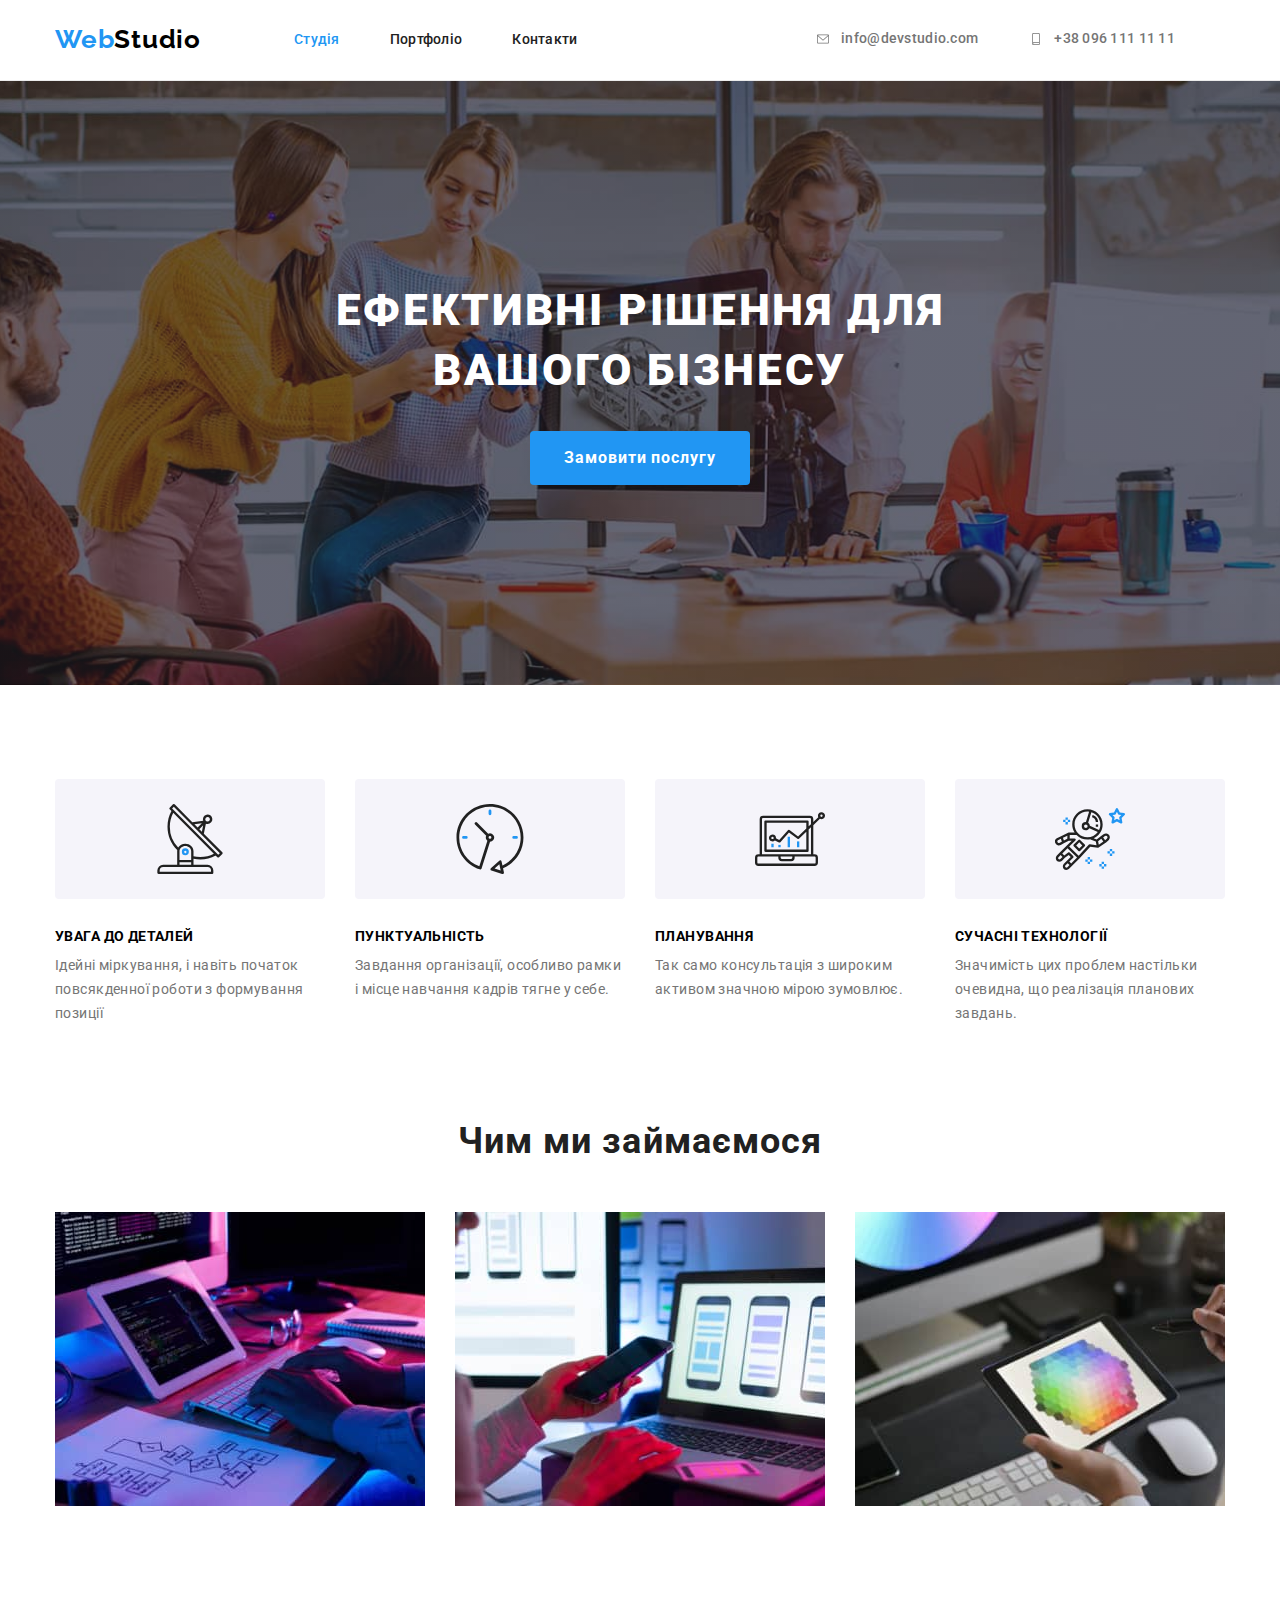
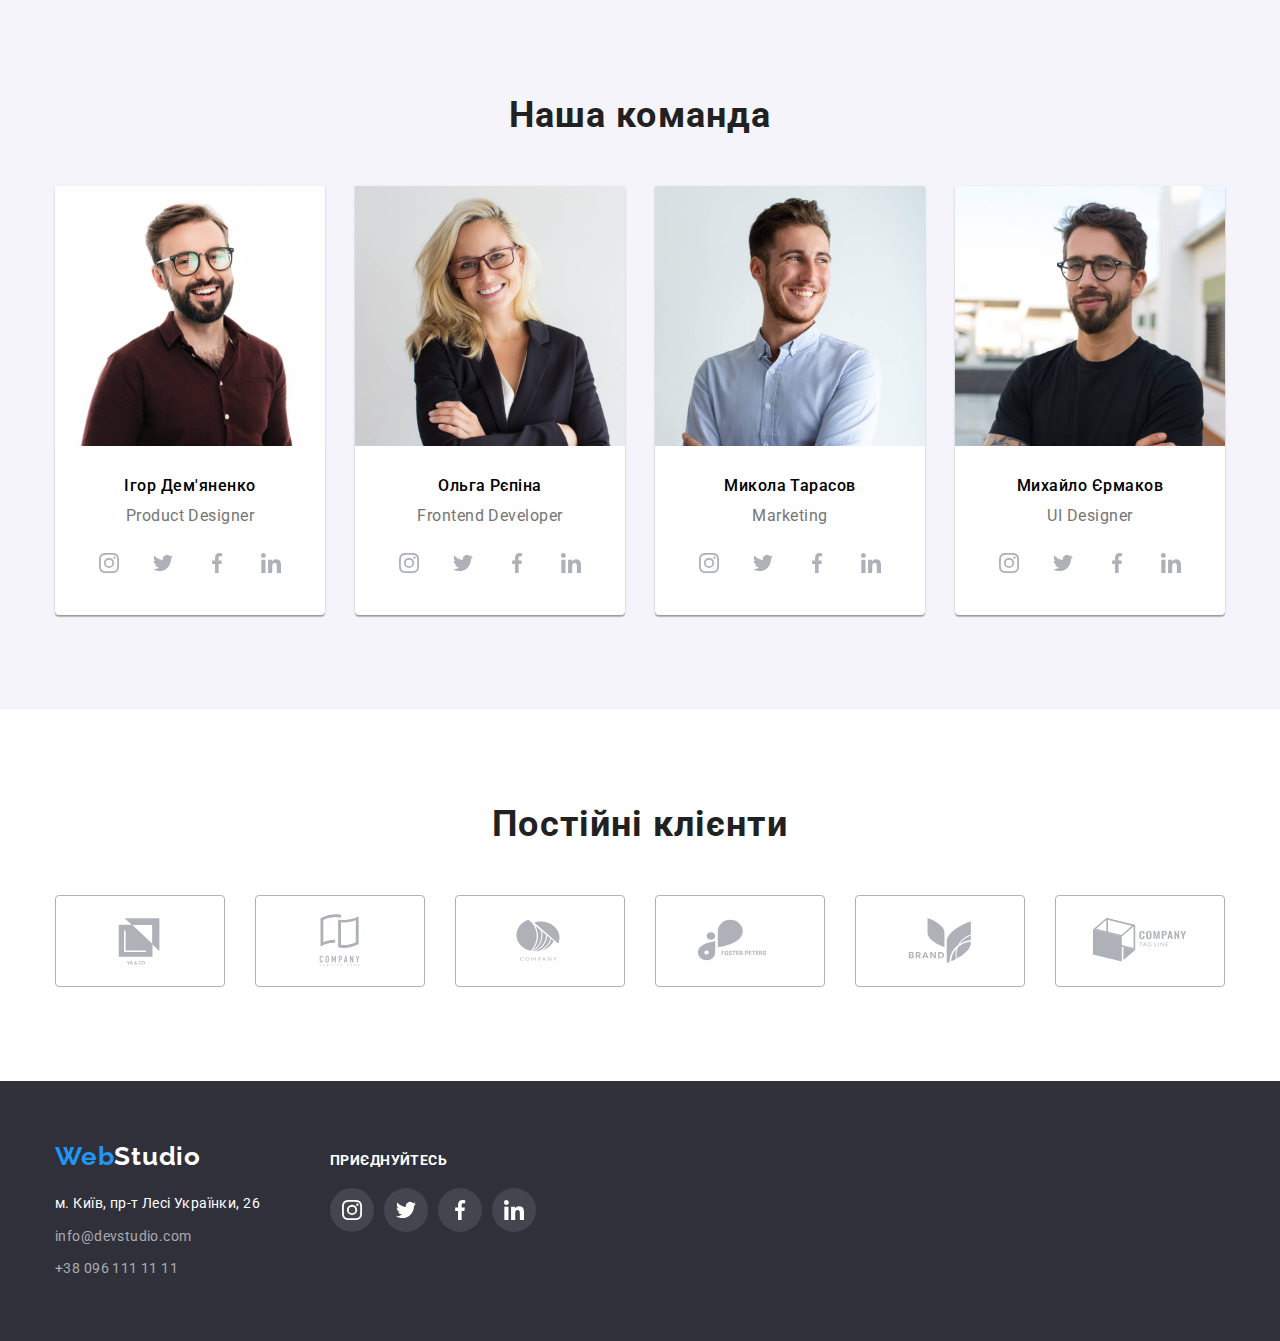
==== index.html @ d66eacdd "Transition is set for all hover/focus elements" ====
<!DOCTYPE html>
<html lang="uk">
<head>
    <meta charset="UTF-8">
    <meta http-equiv="X-UA-Compatible" content="IE=edge">
    <meta name="viewport" content="width=device-width, initial-scale=1.0">
    <title>Студія</title>
    <link rel="stylesheet" href="<link rel="preconnect" href="https://fonts.googleapis.com">
    <link href="https://fonts.googleapis.com/css2?family=Raleway:wght@400;700&family=Roboto:wght@400;500;700;900&display=swap"rel="stylesheet">
    <link rel="stylesheet" href="https://cdn.jsdelivr.net/npm/modern-normalize@1.1.0/modern-normalize.min.css">
    <link rel="stylesheet" href="./css/styles.css">
</head>
<body>
    <header class="main-header">
        <div class="container navigation">
            <nav class="navigation">
                <a href="./index.html" class="logo"><span style="color:#2196F3">Web</span><span
                        style="color:#000000">Studio</span></a>
                <ul class="menu">
                    <li class="menu-item"><a href="./index.html" class="menu-link current">Студія</a></li>
                    <li class="menu-item"><a href="./portfolio.html" class="menu-link">Портфоліо</a></li>
                    <li class="menu-item"><a href="#" class="menu-link">Контакти</a></li>
                </ul>
            </nav>
            <ul class="email-phone">
                <li class="contact-us">
                    <a href="mailto:info@devstudio.com" class="contacts email"><svg width="16" height="12" class="contacts-icon">
                        <use href="./images/icons.svg#icon-envelope"></use>
                    </svg>info@devstudio.com</a>
                </li>
                
                <li class="contact-us"><a href="tel:+380961111111" class="contacts phone">
                    <svg width="16" height="12"
                    class="contacts-icon">
                    <use href="./images/icons.svg#icon-smartphone"></use></svg>+38 096 111 11 11</a></li>
                    
            </ul>
        </div>
    </header>
    <main>
        <section class="hero overlay">
            <div class="container">
                <h1 class="hero-text">Ефективні рішення для вашого бізнесу</h1>
                <button type="button" class="modal-button">Замовити послугу</button>
            </div>
        </section>
        <section class="special">
            <div class="container">
                <h2 class="features" hidden>Особливості</h2>
                    <ul class="titles">
                        <li class="titles-list">
                            <div class="icons-bg-settings">
                                <svg width="70" height="70"class="svg">
                                <use href="./images/icons.svg#icon-antenna"></use>
                                </svg>
                            </div>
                            <h3 class="title">увага до деталей</h3>
                            <p class="title-text">Ідейні міркування, і навіть початок повсякденної роботи з формування позиції</p>
                        </li>
                        <li class="titles-list">
                            <div class="icons-bg-settings">
                                <svg width="70" height="70">
                                <use href="./images/icons.svg#icon-clock"></use>
                                </svg>
                            </div>
                            <h3 class="title">пунктуальність</h3>
                            <p class="title-text">Завдання організації, особливо рамки і місце навчання кадрів тягне у себе.</p>
                        </li>
                        <li class="titles-list">
                            <div class="icons-bg-settings">
                                <svg width="70" height="70">
                                <use href="./images/icons.svg#icon-diagram"></use>
                                </svg>
                            </div>
                            <h3 class="title">планування</h3>
                            <p class="title-text">Так само консультація з широким активом значною мірою зумовлює.</p>
                        </li>
                        <li class="titles-list">
                            <div class="icons-bg-settings">
                                <svg width="70" height="70">
                                <use href="./images/icons.svg#icon-astronaut"></use>
                            </svg>
                            </div>
                            <h3 class="title">сучасні технології</h3>
                            <p class="title-text">Значимість цих проблем настільки очевидна, що реалізація планових завдань.</p>
                        </li>
                    </ul>
                </div>
        </section>
        <section class="works section">
            <div class="container">            
                <h2 class="skills">Чим ми займаємося</h2>
                    <ul class="images">
                        <li>
                            <img src="./images/index.photos/1-laptop-with-hands-on-it.jpg" alt="руки на лептопі" width="370">
                        </li>
                        <li>
                            <img src="./images/index.photos/2-hand-on-laptop-hand-with-mobile.jpg" alt="одна рука на лептопі, в іншій - смартфон" width="370">
                        </li>
                        <li>
                            <img src="./images/index.photos/3-tablet-in-hands.jpg" alt="в руках планшет" width="370">
                        </li>
                    </ul>
            </div>
        </section>
<!--1. Чому для цієї секції не використовують теги figure і figcaption, якщо візуально - це і є фото з підписами
    і результат у верстці майже однаковий, що через теги h3 і р, що через теги figure і figcaption-->
        <section class="team section">
            <div class="container">
                <h2 class="team-label">Наша команда</h2>
                    <ul class="team-list">
                        <li class="team-card"><img src="./images/index.photos/1-igor-product-designer.jpg" alt="ігор Дем'яненко - продакт дизайнер" width="270" class="image">
                            <h3 class="team-member">Ігор Дем'яненко</h3>
                                <p class="team-profession" lang="en">Product Designer</p>
                                <ul class="social-flex">
                                    <li>
                                        <a class="social-link" href="#"><svg width="20" height="20" class="social-item">
                                        <use href="./images/icons.svg#icon-instagram"></use>
                                        </svg>
                                        </a>
                                    </li>
                                    <li>
                                        <a class="social-link" href="#"><svg width="20" height="20" class="social-item">
                                        <use href="./images/icons.svg#icon-twitter"></use>
                                        </svg>
                                        </a>
                                    </li>
                                    <li>
                                        <a class="social-link" href="#"><svg width="20" height="20" class="social-item">
                                        <use href="./images/icons.svg#icon-facebook"></use>
                                        </svg>
                                        </a>
                                    </li>
                                    <li>
                                        <a class="social-link" href="#"><svg width="20" height="20" class="social-item">
                                        <use href="./images/icons.svg#icon-linkedin"></use>
                                        </svg>
                                        </a>
                                    </li>
                                </ul>
                        </li>
                        <li class="team-card">            
                            <img src="./images/index.photos/2-olha-frontend-developer.jpg" alt="ольга рєпіна - фронтенд девелопер" width="270" class="image">
                                <h3 class="team-member">Ольга Рєпіна</h3>
                                    <p class="team-profession" lang="en">Frontend Developer</p>
                                <ul class="social-flex">
                                    <li>
                                        <a class="social-link" href="#"><svg width="20" height="20" class="social-item">
                                                <use href="./images/icons.svg#icon-instagram"></use>
                                            </svg>
                                        </a>
                                    </li>
                                    <li>
                                        <a class="social-link" href="#"><svg width="20" height="20" class="social-item">
                                                <use href="./images/icons.svg#icon-twitter"></use>
                                            </svg>
                                        </a>
                                    </li>
                                    <li>
                                        <a class="social-link" href="#"><svg width="20" height="20" class="social-item">
                                                <use href="./images/icons.svg#icon-facebook"></use>
                                            </svg>
                                        </a>
                                    </li>
                                    <li>
                                        <a class="social-link" href="#"><svg width="20" height="20" class="social-item">
                                                <use href="./images/icons.svg#icon-linkedin"></use>
                                            </svg>
                                        </a>
                                    </li>
                                </ul>
                        </li>
                        <li class="team-card">
                            <img src="./images/index.photos/3-mykola-marketing.jpg" alt="микола тарасов - маркетинг" width="270"class="image">
                                <h3 class="team-member">Микола Тарасов</h3>
                                    <p class="team-profession" lang="en">Marketing</p>
                                <ul class="social-flex">
                                    <li>
                                        <a class="social-link" href="#"><svg width="20" height="20" class="social-item">
                                                <use href="./images/icons.svg#icon-instagram"></use>
                                            </svg>
                                        </a>
                                    </li>
                                    <li>
                                        <a class="social-link" href="#"><svg width="20" height="20" class="social-item">
                                                <use href="./images/icons.svg#icon-twitter"></use>
                                            </svg>
                                        </a>
                                    </li>
                                    <li>
                                        <a class="social-link" href="#"><svg width="20" height="20" class="social-item">
                                                <use href="./images/icons.svg#icon-facebook"></use>
                                            </svg>
                                        </a>
                                    </li>
                                    <li>
                                        <a class="social-link" href="#"><svg width="20" height="20" class="social-item">
                                                <use href="./images/icons.svg#icon-linkedin"></use>
                                            </svg>
                                        </a>
                                    </li>
                                </ul>
                        </li>
                        <li class="team-card">
                            <img src="./images/index.photos/4-mykhailo-ui-designer.jpg" alt="михайло єрмаков - юай дизайнер" width="270" class="image">
                                <h3 class="team-member">Михайло Єрмаков</h3>
                                    <p class="team-profession" lang="en">UI Designer</p>
                                <ul class="social-flex">
                                    <li>
                                        <a class="social-link" href="#"><svg width="20" height="20" class="social-item">
                                                <use href="./images/icons.svg#icon-instagram"></use>
                                            </svg>
                                        </a>
                                    </li>
                                    <li>
                                        <a class="social-link" href="#"><svg width="20" height="20" class="social-item">
                                                <use href="./images/icons.svg#icon-twitter"></use>
                                            </svg>
                                        </a>
                                    </li>
                                    <li>
                                        <a class="social-link" href="#"><svg width="20" height="20" class="social-item">
                                                <use href="./images/icons.svg#icon-facebook"></use>
                                            </svg>
                                        </a>
                                    </li>
                                    <li>
                                        <a class="social-link" href="#"><svg width="20" height="20" class="social-item">
                                                <use href="./images/icons.svg#icon-linkedin"></use>
                                            </svg>
                                        </a>
                                    </li>
                                </ul>
                        </li>
                    </ul>
            </div>
        </section>
        <section class="clients section">
            <div class="container">
                <h2 class="clients-label">Постійні клієнти</h2>
                <ul class="clients-logos">
                    <li>
                        <a class="logos-bg"href="#">
                        <svg width="106" height="60" class="logo-item">
                        <use href="./images/icons.svg#icon-ya-and-go"></use>
                        </svg>
                        </a>
                    </li>
               
                    <li>
                        <a class="logos-bg"href="#"><svg width="106" height="60" class="logo-item">
                        <use href="./images/icons.svg#icon-tagline-here"></use>
                        </svg>
                        </a>
                    </li>
                    <li>
                        <a class="logos-bg" href="#">
                            <svg width="106" height="60" class="logo-item">
                                <use href="./images/icons.svg#icon-company"></use>
                            </svg>
                        </a>
                    </li>
                    
                    <li>
                        <a class="logos-bg" href="#"><svg width="106" height="60" class="logo-item">
                                <use href="./images/icons.svg#icon-foster-peters"></use>
                            </svg>
                        </a>
                    </li>
                    <li>
                        <a class="logos-bg" href="#">
                            <svg width="106" height="60" class="logo-item">
                                <use href="./images/icons.svg#icon-brand"></use>
                            </svg>
                        </a>
                    </li>
                    
                    <li>
                        <a class="logos-bg" href="#"><svg width="106" height="60" class="logo-item">
                                <use href="./images/icons.svg#icon-tag-line"></use>
                            </svg>
                        </a>
                    </li>
                </ul>
            </div>

        </section>
    </main>
    
    <footer>
        <div class="container footer-split">
            <div class="footer-left">
            <a class="logo" href="./index.html"><span style="color:#2196F3">Web</span><span
                    style="color:#fff">Studio</span></a>
            <address>
                <ul class="adresses">
                    <li class="contacts-list"><a class="post-address" href="https://goo.gl/maps/WdfcjGJZY2KQYh5QA" target="_blank">м. Київ, пр-т
                            Лесі Українки, 26</a></li>
    
                    <li class="contacts-list"><a class="contacts-footer" href="mailto:info@devstudio.com">info@devstudio.com</a></li>
    
                    <li class="contacts-list"><a class="contacts-footer" href="tel:+380961111111">+38 096 111 11 11</a></li>
                </ul>
            </address>
            </div>
            <div class="footer-right">
                <p class="footer-social-cta">приєднуйтесь</p>
                <ul class="footer-socials">
                  
                    <li><a class="footer-social-link" href="#"><svg class="footer-social-item" width="20"height="20">
                        <use href="./images/icons.svg#icon-instagram"></use>
                    </svg>
                    </a>
                    </li>
                    
                    <li><a class="footer-social-link" href="#"><svg class="footer-social-item" width="20" height="20">
                                <use href="./images/icons.svg#icon-twitter"></use>
                            </svg>
                        </a>
                    </li>
                    
                    <li><a class="footer-social-link" href="#"><svg class="footer-social-item" width="20" height="20">
                                <use href="./images/icons.svg#icon-facebook"></use>
                            </svg>
                        </a>
                    </li>
            
                    <li><a class="footer-social-link" href="#"><svg class="footer-social-item" width="20" height="20">
                                <use href="./images/icons.svg#icon-linkedin"></use>
                            </svg>
                        </a>
                    </li>
                </ul>
            </div>
        </div>
    </footer>
</body>
</html>
---- css/styles.css ----
:root{
    --main-text-color: #757575;
    --title-text-color: #212121;
    --second-text-color:#ffffff;
    --accent-color: #2196F3;
    --bcg-color: #FFFFFF;
    --bcgsecond-color: #F5F4FA;
    --bcgthird: #2F303A; 
    --icon-color:#AFB1B8; 
}
    
body{
    font-family: 'Roboto',sans-serif;
    text-decoration: none;
    }
.logo{
    font-family: 'Raleway';
    font-weight: 700;
    font-size: 26px;
    line-height: 1.19;
    letter-spacing: 0.03em;
    text-decoration: none;
}
.logo:hover,
.logo:focus{
    color:var(--accent-color)
}
a {
    text-decoration: none;
}
img{
    display: block;
    max-width: 100%;
    height: auto;
}
h1,h2,h3, p {
    margin-top: 0;
    margin-bottom: 0;
}
ul {
    list-style: none;
    padding-left: 0;
    margin-top: 0;
    margin-bottom: 0;
}
 /*HEADER*/
 .container{
   width: 1200px;
   padding-left: 15px;
   padding-right: 15px;
   margin-left: auto;
   margin-right: auto;
   }

 .main-header{
    padding-top: 24px;
    padding-bottom: 25px;
    margin-left: auto;
    margin-right: auto;
    border-bottom: 1px solid #ECECEC;
}
.navigation {
    display: flex;
    align-items: center;  
}
.logo {
    margin-right: 93px;
}
.menu{
    display: flex;
    column-gap: 50px;
}
.menu-link{
    font-weight: 500;
    font-size: 14px;
    line-height: 1.14;
    letter-spacing: 0.02em;
    color: var(--title-text-color);
}
.menu-link:hover,
.menu-link:focus{
    color: var(--accent-color);
}
.menu .current{
    color:var(--accent-color);
}
.email-phone {
    display: flex;
    justify-content: center;
    align-items: center;
    margin-left: auto;
}
.contact-us{
    margin-right:50px;
   }
.email-phone .contacts {
    color: var(--main-text-color);
    font-size: 14px;
    font-weight: 500;
    line-height: 1.14; 
    letter-spacing: 0.02em;
}
.email-phone .contacts:hover,
.email-phone .contacts:focus {
    color: var(--accent-color);
}
.contacts-icon{
    fill: var(--main-text-color);
}
.contacts{
    display: flex;
    justify-content: center;
    align-items: center;
    gap: 10px;
}
.contacts:hover .contacts-icon,
.contacts:focus .contacts-icon{
    fill: var(--accent-color);
}

    /* HERO */

.hero {
   padding-top: 200px;
   padding-bottom: 200px;
}
.overlay{
    max-width: 1600px;
    margin-left: auto;
    margin-right: auto;
    background-color: #C4C4C4;
    background-image:linear-gradient(rgba(47, 48, 58, 0.4), rgba(47, 48, 58, 0.4)),url(../images/index.photos/hero-bcg.jpg);
    background-position: center;
    background-repeat: no-repeat;
    background-size: cover;
}
.hero-text{
    width:60%;
    margin: 0 auto 30px;
    font-weight: 900;
    font-size: 44px;
    line-height: 1.36;
    letter-spacing: 0.06em;
    text-transform: uppercase;
    text-align: center;
    color:var(--second-text-color);
}
.modal-button{
    display: block;
    padding: 10px 32px;
    border-radius: 4px;
    margin-left: auto;
    margin-right: auto;
    min-width: 216px;
    font-weight: 700;
    font-size: 16px;
    line-height: 1.87; 
    letter-spacing: 0.06em;
    color: #FFFFFF;
    border-color: transparent;
    background-color: var(--accent-color);
    cursor: pointer;
}
.modal-button:hover {
    background-color: var(--accent-color);
    color: var(--second-text-color);
}

/* FEATURES */
 .section {
    padding-top: 94px;
    padding-bottom: 94px;   
 }
 .special{
    padding-top: 94px;
 }
.titles{
display: flex;
justify-content: space-between;

}
.title{
    margin-bottom:10px;
    font-weight: 700;
    font-size: 14px;
    line-height: 1.14;
    letter-spacing: 0.03em;
    text-transform: uppercase;
    color: var(--headlines-title);
}
.titles-list:not(:last-child){
    margin-right: 30px;
}
.title-text{
    color: var(--main-text-color);
    font-size: 14px;
    line-height: 1.71;
    letter-spacing: 0.03em;
}
.icons-bg-settings {
    display: flex;
    justify-content: center;
    align-items: center;
    min-width: 270px;
    height: 120px;
    margin-bottom: 30px;
    background-color: var(--bcgsecond-color);
    border-radius: 4px;
}

/* SKILLS */
.skills{
    margin-bottom: 50px;
    font-weight: 700;
    font-size: 36px;
    line-height: 1.17;
    text-align: center;
    letter-spacing: 0.03em;
    color: var(--title-text-color);
}
.images{
    display: flex;
    justify-content: space-between;
    column-gap: 30px;
}

/* TEAM */
.team{
    background-color: var(--bcgsecond-color);
}
.team-list{
    display: flex;
    justify-content: 
    space-between;
    column-gap: 30px;
}
.team-label{
    margin-bottom: 50px;
    font-weight: 700;
    font-size: 36px;
    line-height: 1.17;
    text-align: center;
    letter-spacing: 0.03em;
    color:var(--title-text-color)
}
.team-card{
    width: 100%;
    border: 1px;
    border-radius: 0 0 4px 4px;
    background-color: var(--bcg-color);
    box-shadow: 0px 1px 3px rgba(0, 0, 0, 0.12),
        0px 1px 1px rgba(0, 0, 0, 0.14),
        0px 2px 1px rgba(0, 0, 0, 0.2);
    
}
.team-member{
    padding-top: 30px;
    margin-bottom: 10px;
    font-weight: 500;
    font-size: 16px;
    line-height: 1.19;
    text-align: center;
    letter-spacing: 0.03em;
    color: var(--headlines-title);
}
.team-profession{
    margin-bottom: 16px;
    font-size: 16px;
    line-height: 1.19; 
    text-align: center;
    letter-spacing: 0.03em;
    color: var(--main-text-color);
}
.social-flex{
    display: flex;
    justify-content: center;
    align-items: center;
    gap: 10px;
    padding-bottom: 30px;
}
.social-item{
    fill: var(--icon-color);
}
.social-link{
    display:flex;
    justify-content: center;
    align-items: center;
    width: 44px;
    height: 44px;
    border-radius: 50%;
    background-color:var(--bcg-color);
}
.social-link:hover,
.social-link:focus{
    background-color: var(--accent-color);
}
.social-link:hover .social-item,
.social-link:focus .social-item {
    fill: var(--bcg-color);
}
/*  OUR CLIENTS */
.clients-label{
    margin-bottom: 50px;
    font-weight: 700;
    font-size: 36px;
    line-height: 1.17;
    text-align: center;
    letter-spacing: 0.03em;
    color: var(--title-text-color)
}
.clients-logos{
    display: flex;
    justify-content:
            space-between;
    margin-right: auto;
    margin-left: auto;
    column-gap: 30px;
}
.logos-bg{
    display: flex;
    justify-content: center;
    align-items: center;
    width: 170px;
    height:92px;
    border:1px solid var(--icon-color);
    border-radius: 4px;  
}
.logo-item{
    fill: var(--icon-color);
}
.logos-bg:hover,
.logos-bg:focus{
    border-color: var(--accent-color);
}
.logos-bg:hover .logo-item,
.logos-bg:focus .logo-item{
fill: var(--accent-color);
}

/* * FOOTER */
footer{
    background-color: var(--bcgthird);
    padding-top: 60px;
    padding-bottom: 60px;
    margin-right: auto;
}
footer .logo {
    display: block;
    margin-bottom: 20px;
    margin-right: 0;
    font-family: 'Raleway';
    font-weight: 700;
    font-size: 26px;
    line-height: 1.19;
    letter-spacing: 0.03em;
}
footer .adresses{
    font-style: normal;
    font-size: 14px;
    line-height: 1.71;
    letter-spacing: 0.03em;
}
footer .contacts-list:not(:last-child) {
    margin-bottom: 9px;
}
footer .post-address{
    color: var(--second-text-color);
}
footer .post-address:hover,
footer .post-address:focus {
    color:#2196F3
}
footer .contacts-footer {
        color: rgba(255, 255, 255, 0.6);
}
footer .contacts-footer:hover,
footer .contacts-footer:focus {
    color:var(--accent-color);
}
.footer-split{
    display: flex;
    justify-content: space-between;
    align-items: baseline;
}
.footer-social-cta{
    margin-bottom: 20px;
    font-weight: 700;
    font-size: 14px;
    line-height: 16px;
    letter-spacing: 0.03em;
    text-transform: uppercase;
    color: var(--second-text-color);
}
.footer-right{
    margin-left: 70px;
    margin-right: auto;
}
.footer-socials {
    display: flex;
    justify-content: space-between;
    align-items: center;
    gap: 10px;
}

.footer-social-link{
    display: flex;
    justify-content: center;
    align-items: center;
    width: 44px;
    height: 44px;
    border-radius: 50%;
    background-color: rgba(255, 255, 255, 0.1);
}
.footer-social-item{
    fill: var(--second-text-color);
}
.footer-social-link:hover,
.footer-social-link:focus{
    background-color: var(--accent-color);
}
.footer-social-link:hover .footer-social-item,
.footer-social-link:focus .footer-social-item {
    fill: var(--bcg-color);
}

/* PORTFOLIO */
.portfolio-page .filters{
    background-color: var(--bcgsecond-color);
}
.filters-item{
    display: flex;
    margin-bottom: 50px;
    column-gap: 8px;
    justify-content: center;
}
.filter-button{
    padding: 6px 22px;
    border-radius: 4px;
    min-width: 73px;
    border-color:transparent;
    font-family: inherit;
    font-weight: 500;
    font-size: 16px;
    line-height: 1.62;
    text-align: center;
    letter-spacing: 0.03em;
    color: var(--title-text-color);
    cursor: pointer;
}
.filter-button:hover,
.filter-button:focus{
   color: var(--second-text-color); 
   background-color: var(--accent-color);
    box-shadow: 0px 3px 1px rgba(0, 0, 0, 0.1), 0px 1px 2px rgba(0, 0, 0, 0.08), 0px 2px 2px rgba(0, 0, 0, 0.12);   
}
.filters-item .current{
    color: var(--second-text-color);
    background-color: var(--accent-color);
}
.works-list{
    display: flex;
    flex-basis:calc(100%/3);
    gap: 30px;
    flex-wrap: wrap;   
}
.img-subscription{
    padding: 20px 24px;
    border-right: 1px solid #EEEEEE;
    border-bottom: 1px solid #EEEEEE;
    border-left: 1px solid #EEEEEE;
}
.work-description{
    font-size: 16px;
    line-height: 1.88;
    letter-spacing: 0.03em;
    color: var(--main-text-color);
}
.work-title{
    margin-bottom: 4px;
    font-weight: 700;
    font-size: 18px;
    line-height: 2;
    letter-spacing: 0.06em;
    color: var(--title-text-color);
}

.works-link{
    display: block;
}
.works-link:hover,
.works-link:focus{
    box-shadow: 0px 1px 1px rgba(0, 0, 0, 0.12), 0px 4px 4px rgba(0, 0, 0, 0.06), 1px 4px 6px rgba(0, 0, 0, 0.16);
}
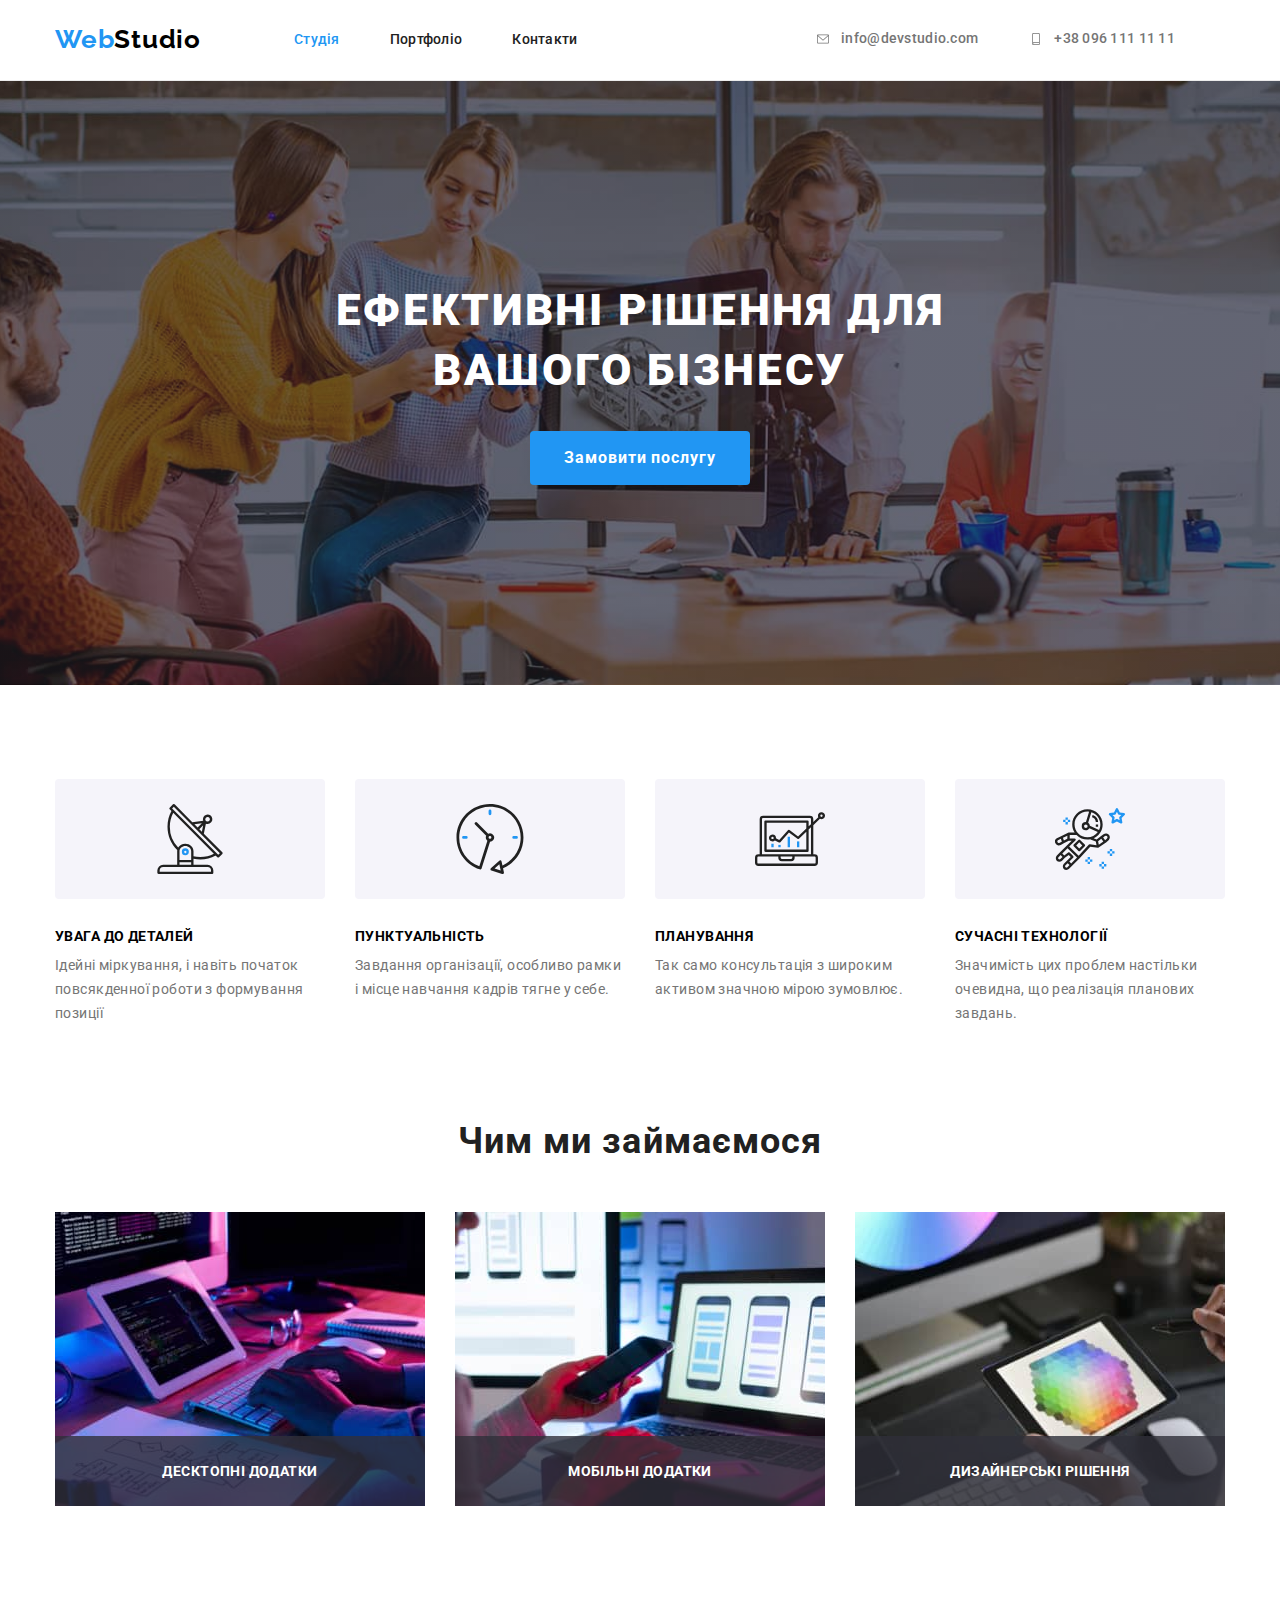
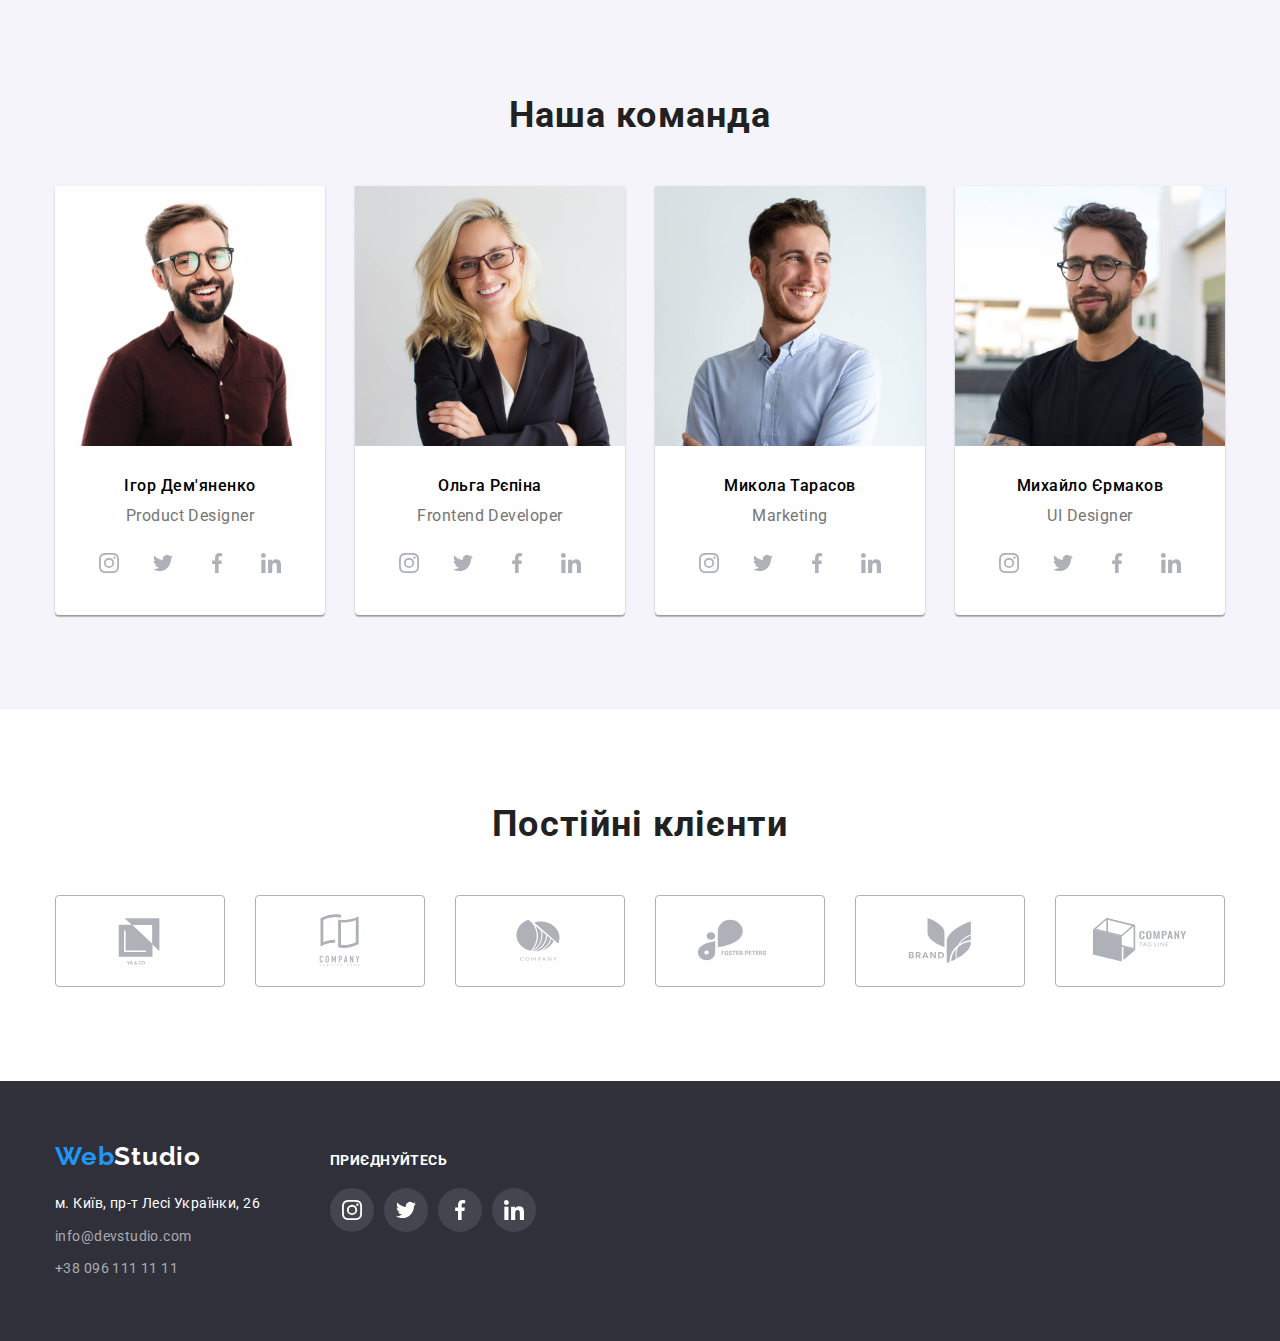
==== commit 2183db38: "Transition and Skills section update" ====
--- a/index.html
+++ b/index.html
@@ -91,14 +91,17 @@
             <div class="container">            
                 <h2 class="skills">Чим ми займаємося</h2>
                     <ul class="images">
-                        <li>
+                        <li class="skills-list">
                             <img src="./images/index.photos/1-laptop-with-hands-on-it.jpg" alt="руки на лептопі" width="370">
-                        </li>
-                        <li>
+                            <p class="skills-label" >десктопні додатки</p>
+                        </li>
+                        <li class="skills-list">
                             <img src="./images/index.photos/2-hand-on-laptop-hand-with-mobile.jpg" alt="одна рука на лептопі, в іншій - смартфон" width="370">
-                        </li>
-                        <li>
+                            <p class="skills-label">мобільні додатки</p>
+                        </li>
+                        <li class="skills-list">
                             <img src="./images/index.photos/3-tablet-in-hands.jpg" alt="в руках планшет" width="370">
+                            <p class="skills-label">дизайнерські рішення</p>
                         </li>
                     </ul>
             </div>
--- a/css/styles.css
+++ b/css/styles.css
@@ -21,6 +21,7 @@
     line-height: 1.19;
     letter-spacing: 0.03em;
     text-decoration: none;
+    transition: color 250ms cubic-bezier(0.4, 0, 0.2, 1);
 }
 .logo:hover,
 .logo:focus{
@@ -77,6 +78,7 @@
     line-height: 1.14;
     letter-spacing: 0.02em;
     color: var(--title-text-color);
+    transition: color 250ms cubic-bezier(0.4, 0, 0.2, 1);
 }
 .menu-link:hover,
 .menu-link:focus{
@@ -100,6 +102,7 @@
     font-weight: 500;
     line-height: 1.14; 
     letter-spacing: 0.02em;
+    transition: color 250ms cubic-bezier(0.4, 0, 0.2, 1);
 }
 .email-phone .contacts:hover,
 .email-phone .contacts:focus {
@@ -113,6 +116,7 @@
     justify-content: center;
     align-items: center;
     gap: 10px;
+    transition: fill 250ms cubic-bezier(0.4, 0, 0.2, 1);
 }
 .contacts:hover .contacts-icon,
 .contacts:focus .contacts-icon{
@@ -161,6 +165,7 @@
     border-color: transparent;
     background-color: var(--accent-color);
     cursor: pointer;
+    transition: background-color 250ms cubic-bezier(0.4, 0, 0.2, 1), color 250ms cubic-bezier(0.4, 0, 0.2, 1);
 }
 .modal-button:hover {
     background-color: var(--accent-color);
@@ -209,7 +214,8 @@
     border-radius: 4px;
 }
 
-/* SKILLS */
+/* SKILLS 
+Як розмістити текст посередині, не застосовуючи верхнього падингу? Чому флекс не ставить його по центру оверлею?*/
 .skills{
     margin-bottom: 50px;
     font-weight: 700;
@@ -223,6 +229,27 @@
     display: flex;
     justify-content: space-between;
     column-gap: 30px;
+}
+.skills-list{
+    position: relative;
+    display: flex;
+    justify-content: center;
+    align-items: center;
+}
+.skills-label{
+    position: absolute;
+    width: 100%;
+    height: 70px;
+    padding-top: 27px;
+    bottom: 0;
+    font-weight: 700;
+    font-size: 14px;
+    line-height: 16px;
+    text-align: center;
+    letter-spacing: 0.03em;
+    text-transform: uppercase;
+    color: var(--second-text-color);
+    background-color:rgba(47, 48, 58, 0.8);
 }
 
 /* TEAM */
@@ -281,6 +308,7 @@
 }
 .social-item{
     fill: var(--icon-color);
+    transition: fill 250ms cubic-bezier(0.4, 0, 0.2, 1);
 }
 .social-link{
     display:flex;
@@ -290,6 +318,7 @@
     height: 44px;
     border-radius: 50%;
     background-color:var(--bcg-color);
+    transition: background-color 250ms cubic-bezier(0.4, 0, 0.2, 1);
 }
 .social-link:hover,
 .social-link:focus{
@@ -324,10 +353,12 @@
     width: 170px;
     height:92px;
     border:1px solid var(--icon-color);
-    border-radius: 4px;  
+    border-radius: 4px; 
+    transition: border-color 250ms cubic-bezier(0.4, 0, 0.2, 1);
 }
 .logo-item{
     fill: var(--icon-color);
+    transition: fill 250ms cubic-bezier(0.4, 0, 0.2, 1);
 }
 .logos-bg:hover,
 .logos-bg:focus{
@@ -366,6 +397,7 @@
 }
 footer .post-address{
     color: var(--second-text-color);
+    transition: color 250ms cubic-bezier(0.4, 0, 0.2, 1);
 }
 footer .post-address:hover,
 footer .post-address:focus {
@@ -373,6 +405,7 @@
 }
 footer .contacts-footer {
         color: rgba(255, 255, 255, 0.6);
+        transition: color 250ms cubic-bezier(0.4, 0, 0.2, 1);
 }
 footer .contacts-footer:hover,
 footer .contacts-footer:focus {
@@ -411,9 +444,11 @@
     height: 44px;
     border-radius: 50%;
     background-color: rgba(255, 255, 255, 0.1);
+    transition: background-color 250ms cubic-bezier(0.4, 0, 0.2, 1);
 }
 .footer-social-item{
     fill: var(--second-text-color);
+    transition: fill 250ms cubic-bezier(0.4, 0, 0.2, 1);
 }
 .footer-social-link:hover,
 .footer-social-link:focus{
@@ -447,6 +482,9 @@
     letter-spacing: 0.03em;
     color: var(--title-text-color);
     cursor: pointer;
+    transition: color 250ms cubic-bezier(0.4, 0, 0.2, 1),
+    background-color 250ms cubic-bezier(0.4, 0, 0.2, 1),
+    box-shadow 250ms cubic-bezier(0.4, 0, 0.2, 1);
 }
 .filter-button:hover,
 .filter-button:focus{
@@ -487,6 +525,7 @@
 
 .works-link{
     display: block;
+    transition: box-shadow 250ms cubic-bezier(0.4, 0, 0.2, 1)
 }
 .works-link:hover,
 .works-link:focus{
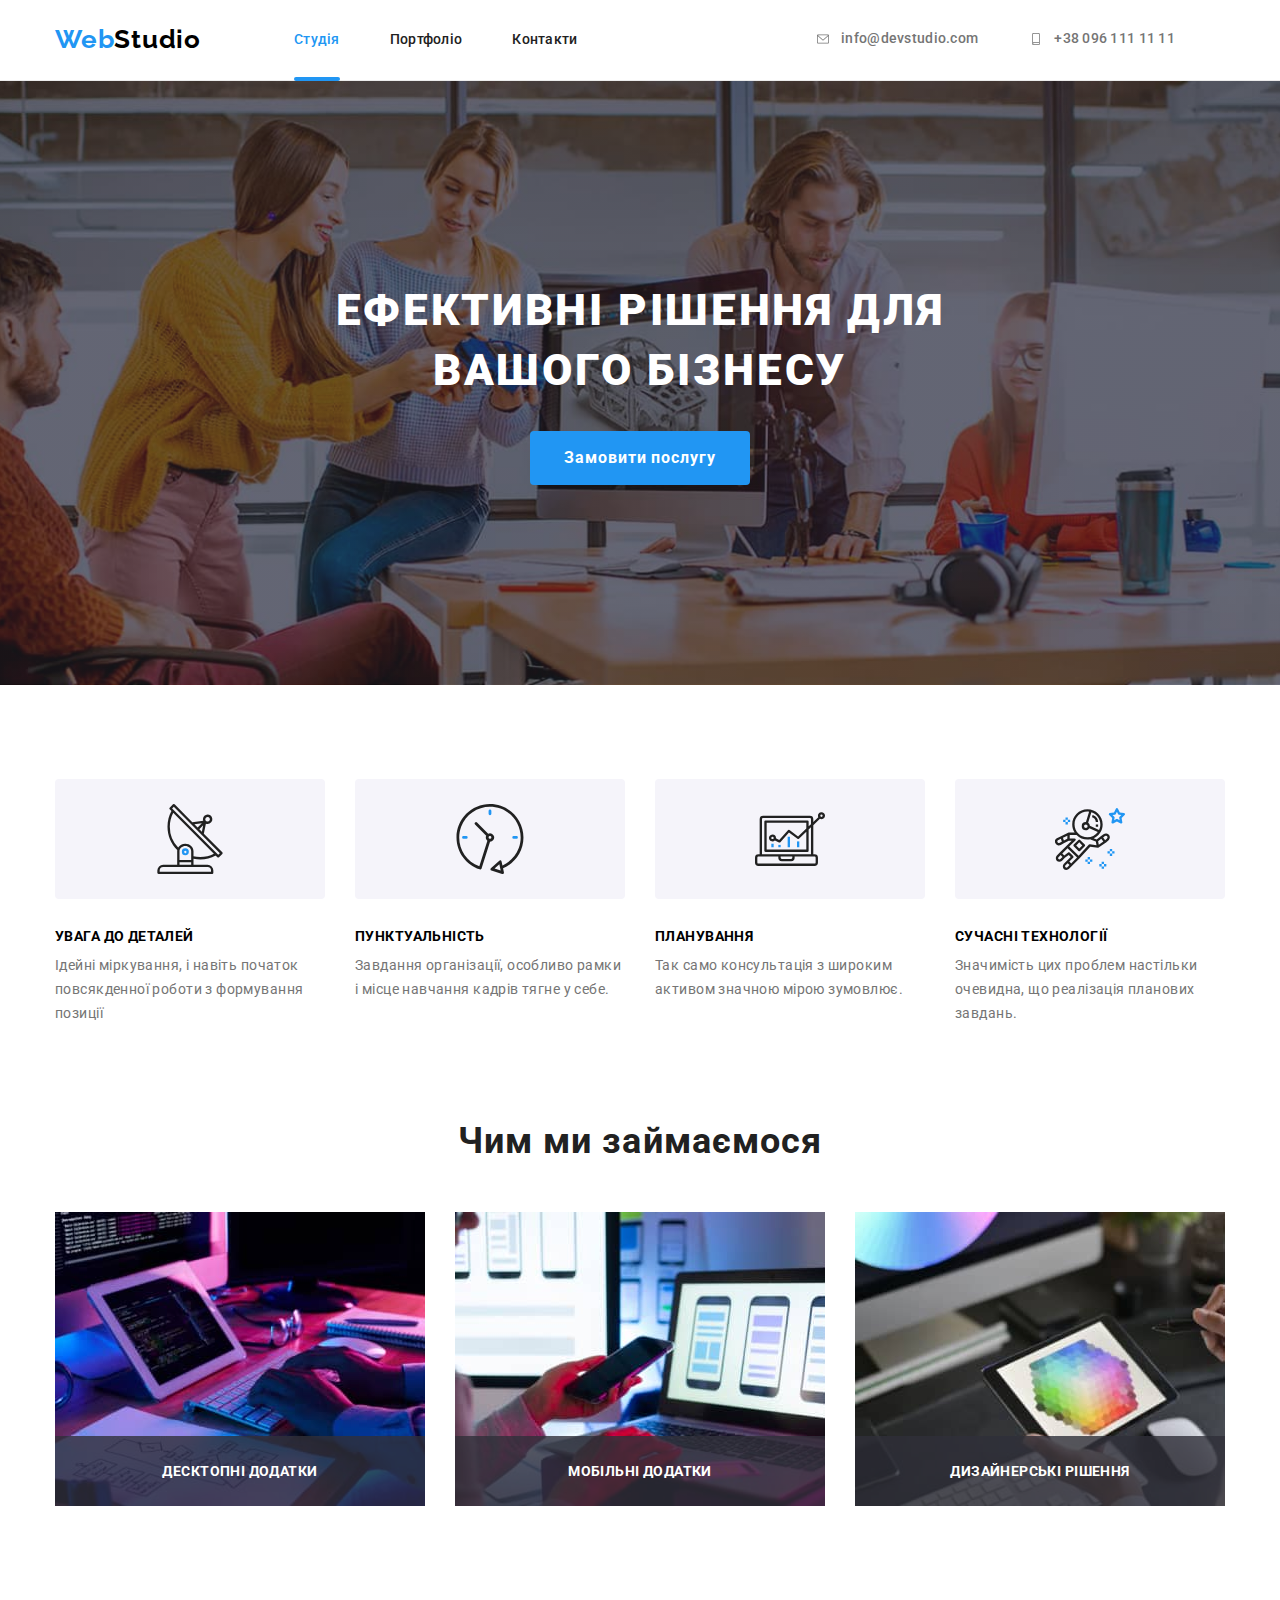
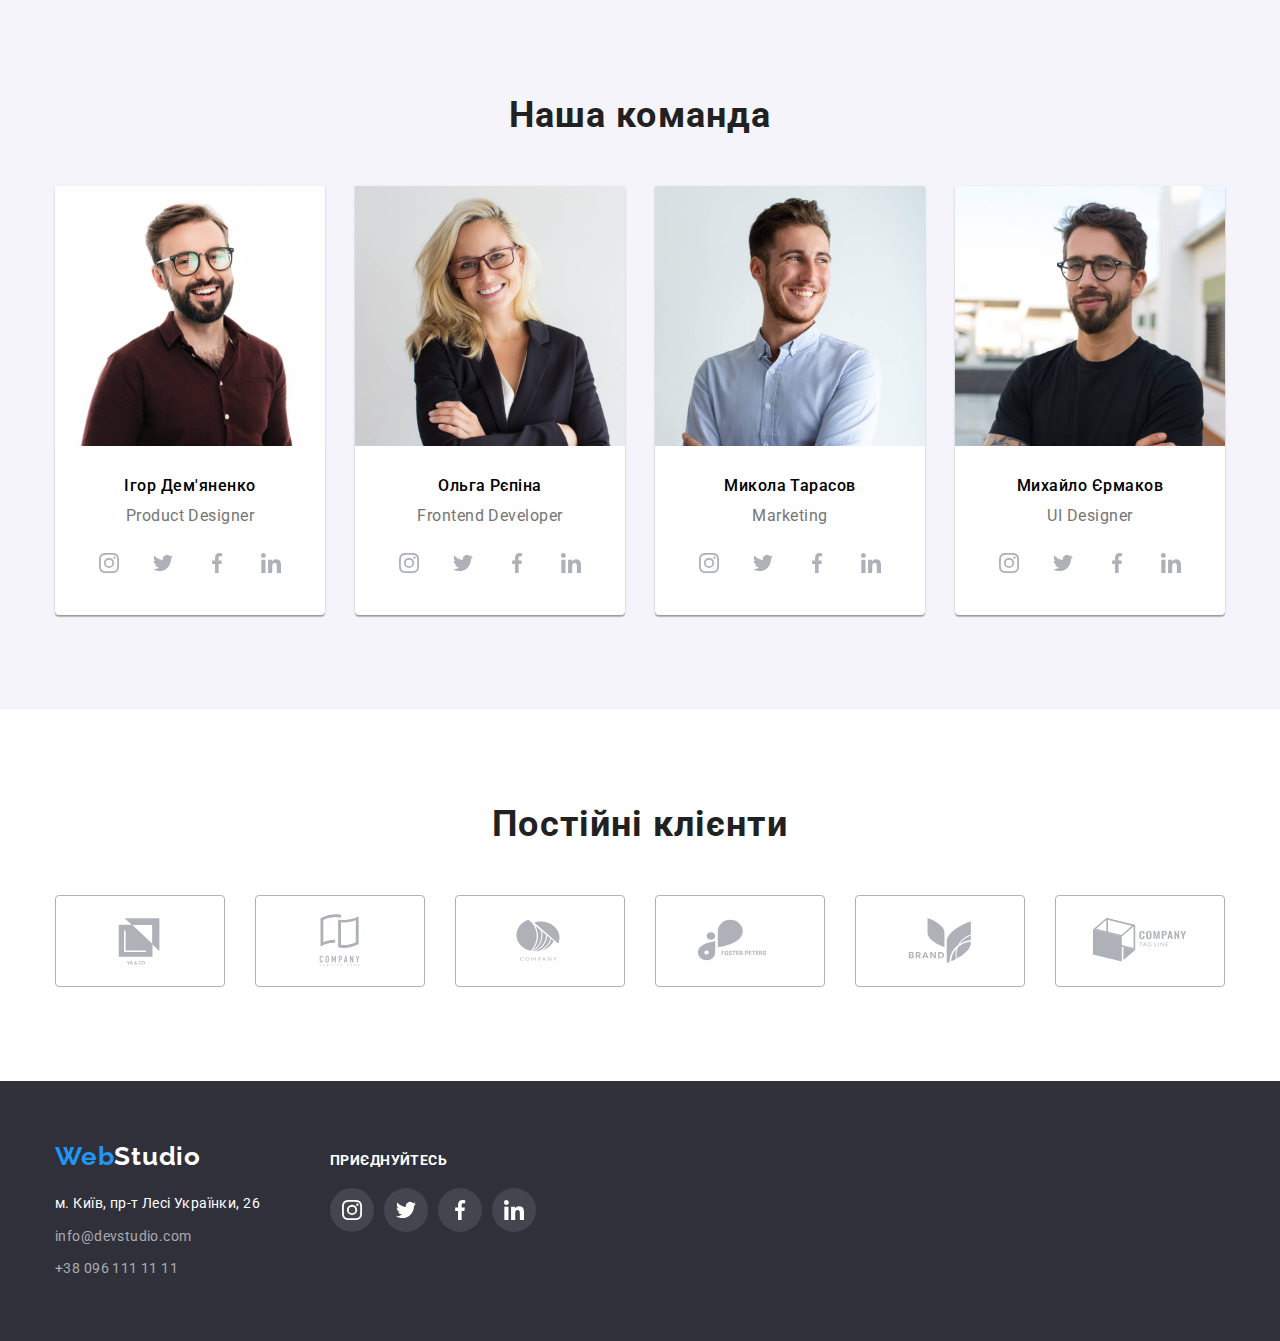
==== commit 5042a184: "js is added but does not work" ====
--- a/index.html
+++ b/index.html
@@ -41,7 +41,7 @@
         <section class="hero overlay">
             <div class="container">
                 <h1 class="hero-text">Ефективні рішення для вашого бізнесу</h1>
-                <button type="button" class="modal-button">Замовити послугу</button>
+                <button type="button" class="modal-button" data-modal-open>Замовити послугу</button>
             </div>
         </section>
         <section class="special">
@@ -337,5 +337,15 @@
             </div>
         </div>
     </footer>
+<div class="backdrop is-hidden" data-modal>
+    <div class="modal">
+        <button type="button" class="close-button" data-modal-close>
+            <svg width="18" height="18">
+                <use href="./images/icons.svg#icon-close-button"></use>
+            </svg>
+        </button>
+    </div>
+</div>
+<script src="./js/modal.js"></script>
 </body>
 </html>--- a/css/styles.css
+++ b/css/styles.css
@@ -72,6 +72,9 @@
     display: flex;
     column-gap: 50px;
 }
+.menu-item{
+    position: relative;
+}
 .menu-link{
     font-weight: 500;
     font-size: 14px;
@@ -80,12 +83,25 @@
     color: var(--title-text-color);
     transition: color 250ms cubic-bezier(0.4, 0, 0.2, 1);
 }
+.current::after{
+    content:'';
+    position: absolute;
+    display: block;
+    margin-left:auto;
+    margin-right: auto;
+    margin-top: 28px;
+    width: 100%;
+    height: 4px;
+    border-radius: 2px;
+    background-color:var(--accent-color);
+}
 .menu-link:hover,
 .menu-link:focus{
     color: var(--accent-color);
 }
 .menu .current{
     color:var(--accent-color);
+    
 }
 .email-phone {
     display: flex;
@@ -181,8 +197,8 @@
     padding-top: 94px;
  }
 .titles{
-display: flex;
-justify-content: space-between;
+    display: flex;
+    justify-content: space-between;
 
 }
 .title{
@@ -459,7 +475,8 @@
     fill: var(--bcg-color);
 }
 
-/* PORTFOLIO */
+/* PORTFOLIO 
+Чи правильно розташований текст у оверлеї. Якщо я збільшую картинку, він не центрується. Чому? Зробити, як описував Репета у відео (top:50%;left:50%; transform: translate(-50% -50%), не можна, бо transofrm вже заданий один раз*/
 .portfolio-page .filters{
     background-color: var(--bcgsecond-color);
 }
@@ -495,7 +512,7 @@
 .filters-item .current{
     color: var(--second-text-color);
     background-color: var(--accent-color);
-}
+}   
 .works-list{
     display: flex;
     flex-basis:calc(100%/3);
@@ -531,7 +548,78 @@
 .works-link:focus{
     box-shadow: 0px 1px 1px rgba(0, 0, 0, 0.12), 0px 4px 4px rgba(0, 0, 0, 0.06), 1px 4px 6px rgba(0, 0, 0, 0.16);
 }
-
-
-
-
+.works-details{
+    display: flex;
+    justify-content: center;
+    align-items: center;
+    position: relative;
+    overflow: hidden;
+}
+.works-link:hover .works-overlay,
+.works-link:focus .works-overlay{
+    transform: translateY(0);
+}
+.works-overlay{
+    display: block;
+    top:0;
+    left:0;
+    width: 100%;
+    height: 100%;
+    padding: 63px 24px;
+    position: absolute;
+    font-weight: 400;
+    font-size: 18px;
+    line-height: 28px;
+    letter-spacing: 0.03em;
+    color: var(--second-text-color);
+    background-color: rgba(33, 150, 243, 0.9);
+    transform: translateY(100%);
+    overflow: auto;
+    transition: transform 250ms cubic-bezier(0.4, 0, 0.2, 1);
+}
+.backdrop{
+    position: fixed;
+    top: 0;
+    left: 0;
+    width: 100%;
+    height:100%;
+    background-color: rgba(0, 0, 0, 0.2);
+}
+.backdrop, .is-hidden{
+    visibility: hidden;
+    opacity: 0;
+    pointer-events: none;
+}
+.modal{
+    position: absolute;
+    top: 50%;
+    left: 50%;
+    width: 528px;
+    height:581px;
+    transform: translate(-50%, -50%);
+    background-color: var(--bcg-color);
+}
+.close-button{
+    position: absolute;
+    top: 8px;
+    right: 8px;
+    display: flex;
+    justify-content: center;
+    align-items: center;
+    width: 30px;
+    height: 30px;
+    padding: 0;
+    border: 1px solid rgba(0, 0, 0, 0.1);
+    border-radius: 50%;
+    background-color: transparent;
+    transition: cursor 250ms cubic-bezier(0.4, 0, 0.2, 1);
+}
+.close-button:hover,
+.close-button:focus{
+    cursor: pointer;
+}
+
+
+
+
+
